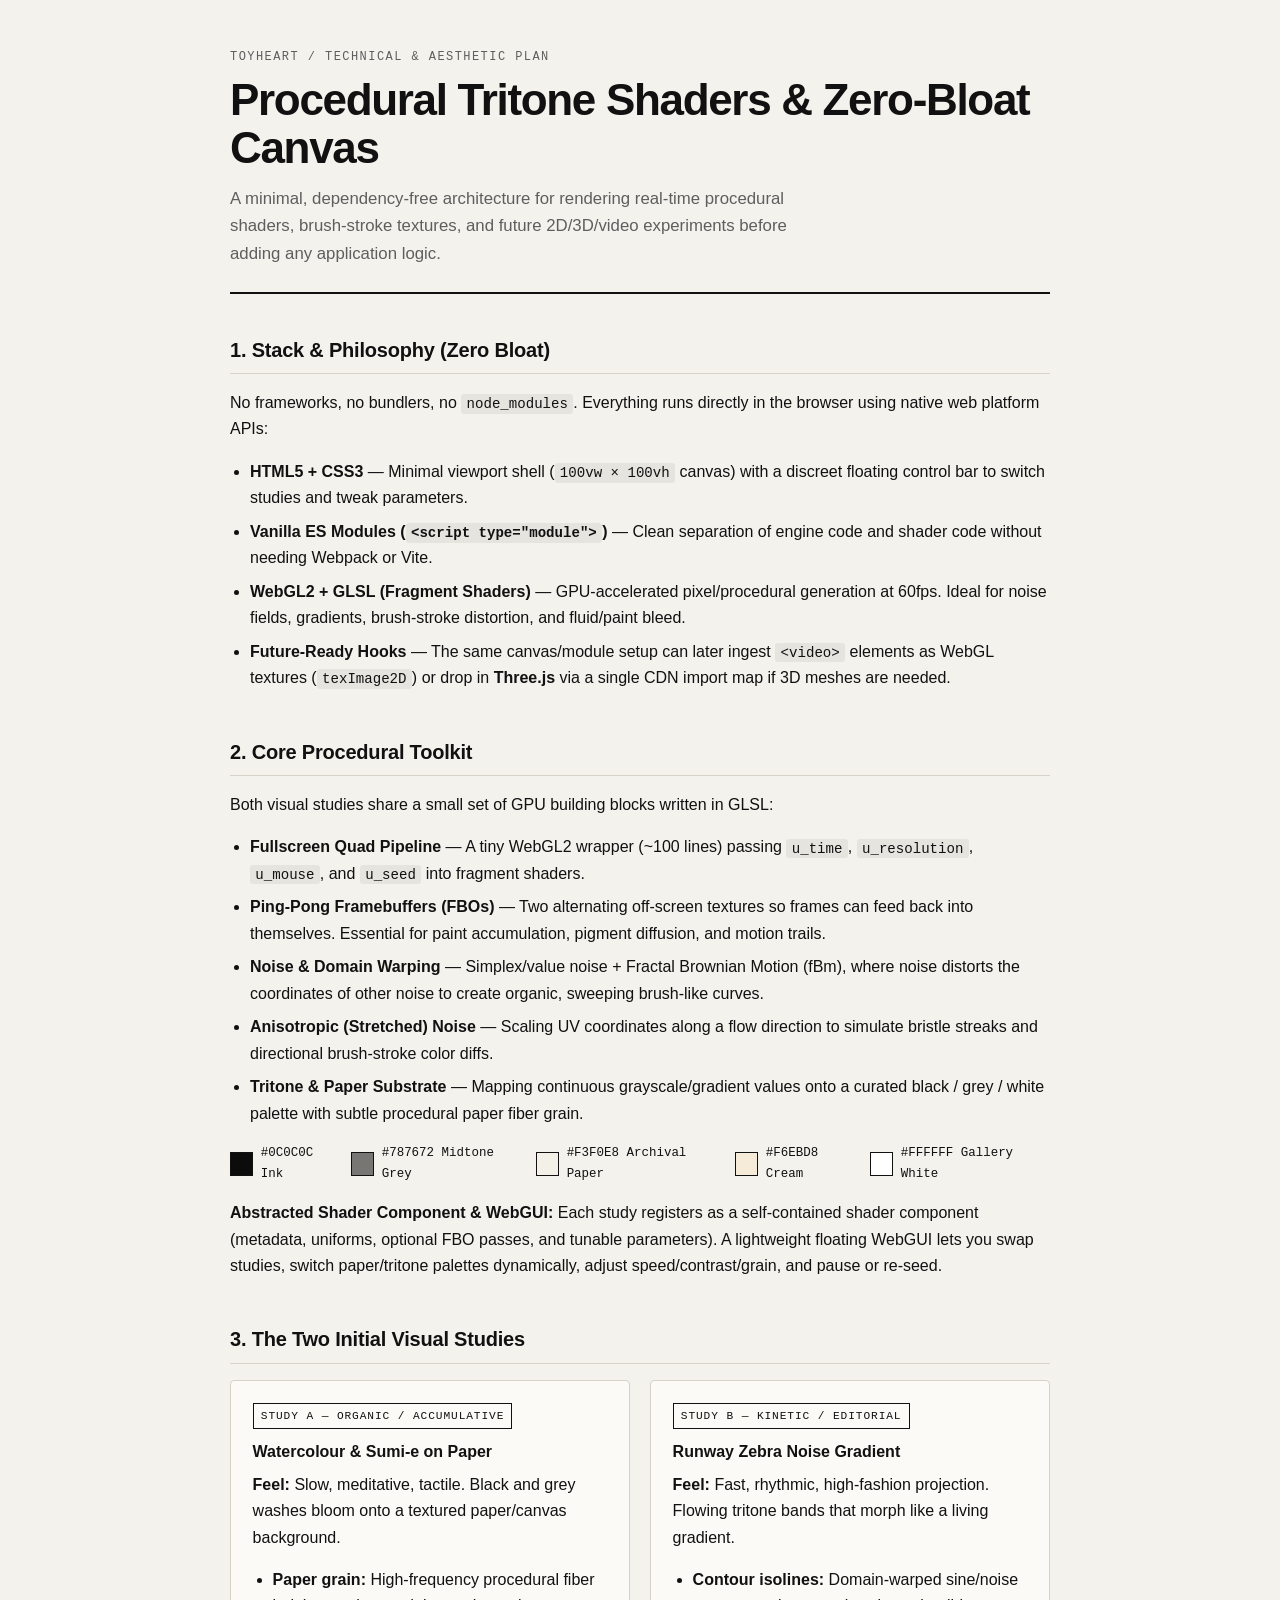
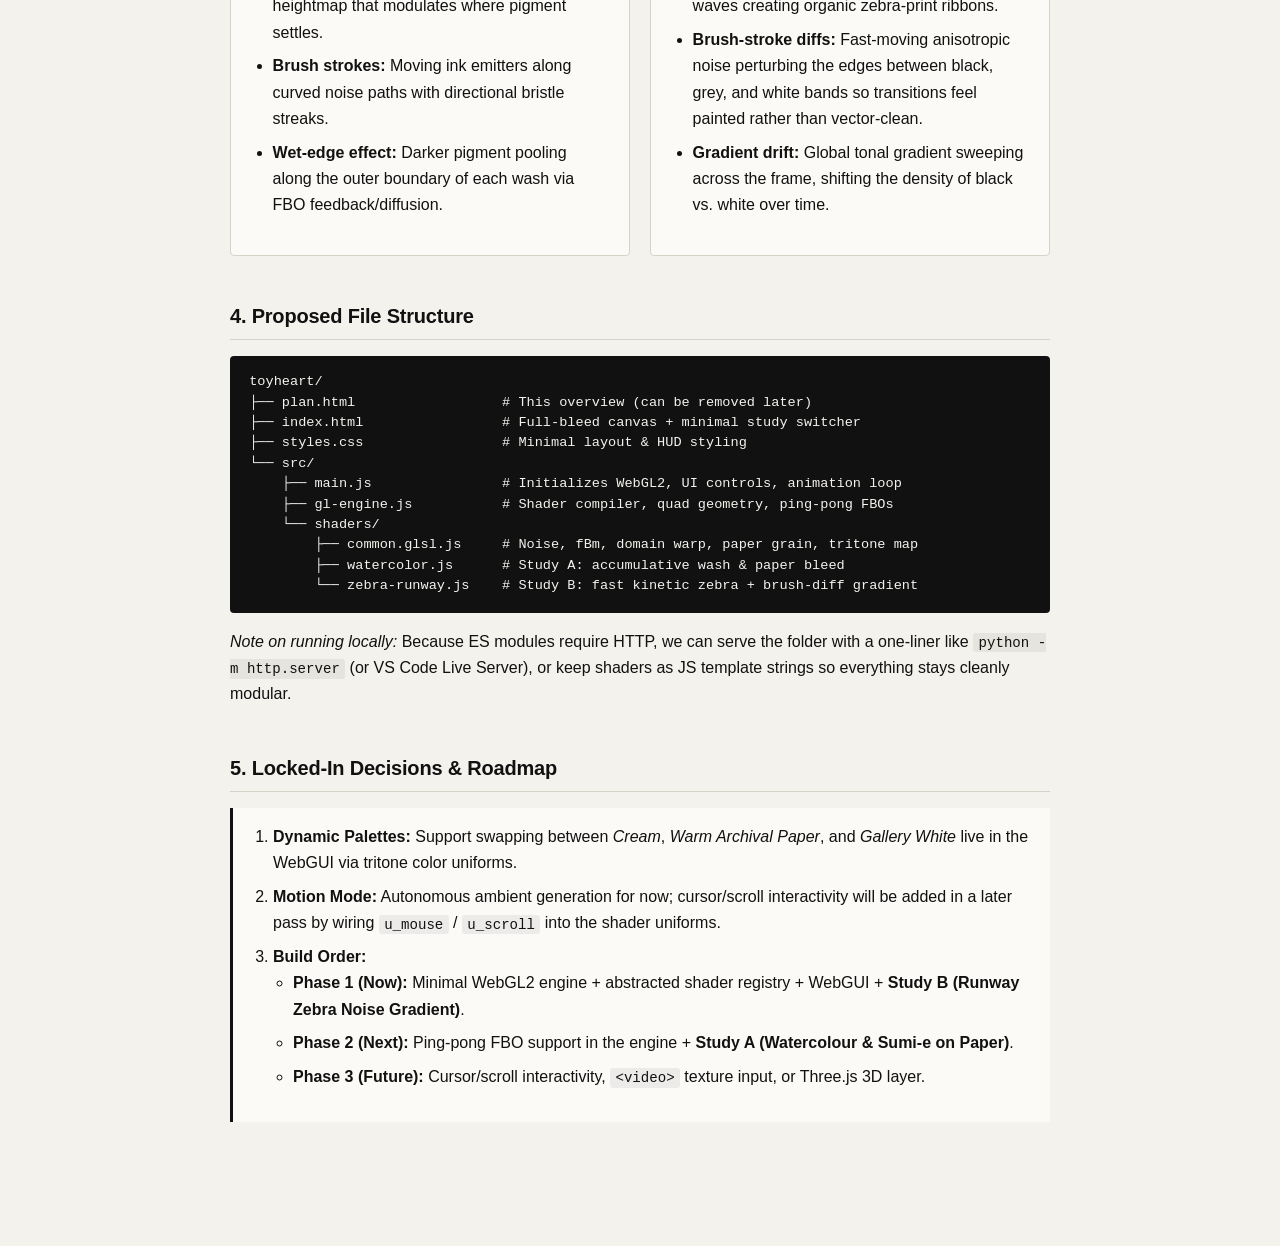
==== plan.html @ d1862dfd "toyheartlab init commit" ====
<!DOCTYPE html>
<html lang="en">
<head>
  <meta charset="UTF-8" />
  <meta name="viewport" content="width=device-width, initial-scale=1.0" />
  <title>Toyheart — Procedural Shader &amp; Visual Study Plan</title>
  <style>
    :root {
      --bg: #f4f2ed;
      --surface: #fbfaf7;
      --ink: #111111;
      --mid: #5e5e5e;
      --line: #d6d2c8;
      --accent: #000000;
    }

    * {
      box-sizing: border-box;
    }

    body {
      margin: 0;
      padding: 3rem 1.5rem 5rem;
      background: var(--bg);
      color: var(--ink);
      font-family: "Inter", -apple-system, BlinkMacSystemFont, "Segoe UI", Roboto, sans-serif;
      line-height: 1.65;
      -webkit-font-smoothing: antialiased;
    }

    main {
      max-width: 820px;
      margin: 0 auto;
    }

    header {
      border-bottom: 2px solid var(--ink);
      padding-bottom: 1.5rem;
      margin-bottom: 2.5rem;
    }

    .eyebrow {
      font-family: ui-monospace, SFMono-Regular, Menlo, Consolas, monospace;
      font-size: 0.75rem;
      letter-spacing: 0.12em;
      text-transform: uppercase;
      color: var(--mid);
      margin-bottom: 0.5rem;
    }

    h1 {
      font-size: clamp(2rem, 4vw, 2.75rem);
      line-height: 1.1;
      margin: 0 0 0.75rem;
      font-weight: 700;
      letter-spacing: -0.03em;
    }

    .lead {
      font-size: 1.05rem;
      color: var(--mid);
      margin: 0;
      max-width: 65ch;
    }

    section {
      margin-bottom: 2.75rem;
    }

    h2 {
      font-size: 1.25rem;
      letter-spacing: -0.01em;
      margin: 0 0 1rem;
      padding-bottom: 0.4rem;
      border-bottom: 1px solid var(--line);
    }

    h3 {
      font-size: 1rem;
      margin: 0 0 0.4rem;
    }

    p {
      margin: 0 0 1rem;
    }

    ul, ol {
      margin: 0 0 1rem;
      padding-left: 1.25rem;
    }

    li {
      margin-bottom: 0.45rem;
    }

    code {
      font-family: ui-monospace, SFMono-Regular, Menlo, Consolas, monospace;
      font-size: 0.88em;
      background: rgba(0, 0, 0, 0.06);
      padding: 0.12em 0.38em;
      border-radius: 3px;
    }

    pre {
      background: var(--ink);
      color: #f4f2ed;
      padding: 1rem 1.2rem;
      border-radius: 4px;
      overflow-x: auto;
      font-family: ui-monospace, SFMono-Regular, Menlo, Consolas, monospace;
      font-size: 0.85rem;
      line-height: 1.5;
      margin: 0 0 1rem;
    }

    .grid {
      display: grid;
      grid-template-columns: repeat(auto-fit, minmax(300px, 1fr));
      gap: 1.25rem;
    }

    .card {
      background: var(--surface);
      border: 1px solid var(--line);
      padding: 1.25rem 1.35rem;
      border-radius: 4px;
    }

    .tag {
      display: inline-block;
      font-family: ui-monospace, SFMono-Regular, Menlo, Consolas, monospace;
      font-size: 0.7rem;
      text-transform: uppercase;
      letter-spacing: 0.08em;
      border: 1px solid var(--ink);
      padding: 0.15rem 0.45rem;
      margin-bottom: 0.65rem;
    }

    .swatches {
      display: flex;
      gap: 0.75rem;
      margin: 0.75rem 0 1rem;
    }

    .swatch {
      display: flex;
      align-items: center;
      gap: 0.5rem;
      font-family: ui-monospace, SFMono-Regular, Menlo, Consolas, monospace;
      font-size: 0.78rem;
    }

    .swatch-box {
      width: 24px;
      height: 24px;
      border: 1px solid var(--ink);
    }

    .questions {
      background: var(--surface);
      border-left: 3px solid var(--ink);
      padding: 1rem 1.25rem;
    }
  </style>
</head>
<body>
  <main>
    <header>
      <div class="eyebrow">Toyheart / Technical &amp; Aesthetic Plan</div>
      <h1>Procedural Tritone Shaders &amp; Zero-Bloat Canvas</h1>
      <p class="lead">
        A minimal, dependency-free architecture for rendering real-time procedural shaders,
        brush-stroke textures, and future 2D/3D/video experiments before adding any application logic.
      </p>
    </header>

    <section>
      <h2>1. Stack &amp; Philosophy (Zero Bloat)</h2>
      <p>
        No frameworks, no bundlers, no <code>node_modules</code>. Everything runs directly in the browser using native web platform APIs:
      </p>
      <ul>
        <li><strong>HTML5 + CSS3</strong> — Minimal viewport shell (<code>100vw × 100vh</code> canvas) with a discreet floating control bar to switch studies and tweak parameters.</li>
        <li><strong>Vanilla ES Modules (<code>&lt;script type="module"&gt;</code>)</strong> — Clean separation of engine code and shader code without needing Webpack or Vite.</li>
        <li><strong>WebGL2 + GLSL (Fragment Shaders)</strong> — GPU-accelerated pixel/procedural generation at 60fps. Ideal for noise fields, gradients, brush-stroke distortion, and fluid/paint bleed.</li>
        <li><strong>Future-Ready Hooks</strong> — The same canvas/module setup can later ingest <code>&lt;video&gt;</code> elements as WebGL textures (<code>texImage2D</code>) or drop in <strong>Three.js</strong> via a single CDN import map if 3D meshes are needed.</li>
      </ul>
    </section>

    <section>
      <h2>2. Core Procedural Toolkit</h2>
      <p>Both visual studies share a small set of GPU building blocks written in GLSL:</p>
      <ul>
        <li><strong>Fullscreen Quad Pipeline</strong> — A tiny WebGL2 wrapper (~100 lines) passing <code>u_time</code>, <code>u_resolution</code>, <code>u_mouse</code>, and <code>u_seed</code> into fragment shaders.</li>
        <li><strong>Ping-Pong Framebuffers (FBOs)</strong> — Two alternating off-screen textures so frames can feed back into themselves. Essential for paint accumulation, pigment diffusion, and motion trails.</li>
        <li><strong>Noise &amp; Domain Warping</strong> — Simplex/value noise + Fractal Brownian Motion (fBm), where noise distorts the coordinates of other noise to create organic, sweeping brush-like curves.</li>
        <li><strong>Anisotropic (Stretched) Noise</strong> — Scaling UV coordinates along a flow direction to simulate bristle streaks and directional brush-stroke color diffs.</li>
        <li><strong>Tritone &amp; Paper Substrate</strong> — Mapping continuous grayscale/gradient values onto a curated black / grey / white palette with subtle procedural paper fiber grain.</li>
      </ul>
      <div class="swatches">
        <div class="swatch"><span class="swatch-box" style="background:#0c0c0c"></span>#0C0C0C Ink</div>
        <div class="swatch"><span class="swatch-box" style="background:#787672"></span>#787672 Midtone Grey</div>
        <div class="swatch"><span class="swatch-box" style="background:#f3f0e8"></span>#F3F0E8 Archival Paper</div>
        <div class="swatch"><span class="swatch-box" style="background:#f6ebd8"></span>#F6EBD8 Cream</div>
        <div class="swatch"><span class="swatch-box" style="background:#ffffff"></span>#FFFFFF Gallery White</div>
      </div>
      <p>
        <strong>Abstracted Shader Component &amp; WebGUI:</strong> Each study registers as a self-contained shader component (metadata, uniforms, optional FBO passes, and tunable parameters). A lightweight floating WebGUI lets you swap studies, switch paper/tritone palettes dynamically, adjust speed/contrast/grain, and pause or re-seed.
      </p>
    </section>

    <section>
      <h2>3. The Two Initial Visual Studies</h2>
      <div class="grid">
        <article class="card">
          <span class="tag">Study A — Organic / Accumulative</span>
          <h3>Watercolour &amp; Sumi-e on Paper</h3>
          <p>
            <strong>Feel:</strong> Slow, meditative, tactile. Black and grey washes bloom onto a textured paper/canvas background.
          </p>
          <ul>
            <li><strong>Paper grain:</strong> High-frequency procedural fiber heightmap that modulates where pigment settles.</li>
            <li><strong>Brush strokes:</strong> Moving ink emitters along curved noise paths with directional bristle streaks.</li>
            <li><strong>Wet-edge effect:</strong> Darker pigment pooling along the outer boundary of each wash via FBO feedback/diffusion.</li>
          </ul>
        </article>

        <article class="card">
          <span class="tag">Study B — Kinetic / Editorial</span>
          <h3>Runway Zebra Noise Gradient</h3>
          <p>
            <strong>Feel:</strong> Fast, rhythmic, high-fashion projection. Flowing tritone bands that morph like a living gradient.
          </p>
          <ul>
            <li><strong>Contour isolines:</strong> Domain-warped sine/noise waves creating organic zebra-print ribbons.</li>
            <li><strong>Brush-stroke diffs:</strong> Fast-moving anisotropic noise perturbing the edges between black, grey, and white bands so transitions feel painted rather than vector-clean.</li>
            <li><strong>Gradient drift:</strong> Global tonal gradient sweeping across the frame, shifting the density of black vs. white over time.</li>
          </ul>
        </article>
      </div>
    </section>

    <section>
      <h2>4. Proposed File Structure</h2>
      <pre>toyheart/
├── plan.html                  # This overview (can be removed later)
├── index.html                 # Full-bleed canvas + minimal study switcher
├── styles.css                 # Minimal layout &amp; HUD styling
└── src/
    ├── main.js                # Initializes WebGL2, UI controls, animation loop
    ├── gl-engine.js           # Shader compiler, quad geometry, ping-pong FBOs
    └── shaders/
        ├── common.glsl.js     # Noise, fBm, domain warp, paper grain, tritone map
        ├── watercolor.js      # Study A: accumulative wash &amp; paper bleed
        └── zebra-runway.js    # Study B: fast kinetic zebra + brush-diff gradient</pre>
      <p>
        <em>Note on running locally:</em> Because ES modules require HTTP, we can serve the folder with a one-liner like <code>python -m http.server</code> (or VS Code Live Server), or keep shaders as JS template strings so everything stays cleanly modular.
      </p>
    </section>

    <section>
      <h2>5. Locked-In Decisions &amp; Roadmap</h2>
      <div class="questions">
        <ol>
          <li><strong>Dynamic Palettes:</strong> Support swapping between <em>Cream</em>, <em>Warm Archival Paper</em>, and <em>Gallery White</em> live in the WebGUI via tritone color uniforms.</li>
          <li><strong>Motion Mode:</strong> Autonomous ambient generation for now; cursor/scroll interactivity will be added in a later pass by wiring <code>u_mouse</code> / <code>u_scroll</code> into the shader uniforms.</li>
          <li><strong>Build Order:</strong>
            <ul>
              <li><strong>Phase 1 (Now):</strong> Minimal WebGL2 engine + abstracted shader registry + WebGUI + <strong>Study B (Runway Zebra Noise Gradient)</strong>.</li>
              <li><strong>Phase 2 (Next):</strong> Ping-pong FBO support in the engine + <strong>Study A (Watercolour &amp; Sumi-e on Paper)</strong>.</li>
              <li><strong>Phase 3 (Future):</strong> Cursor/scroll interactivity, <code>&lt;video&gt;</code> texture input, or Three.js 3D layer.</li>
            </ul>
          </li>
        </ol>
      </div>
    </section>
  </main>
</body>
</html>
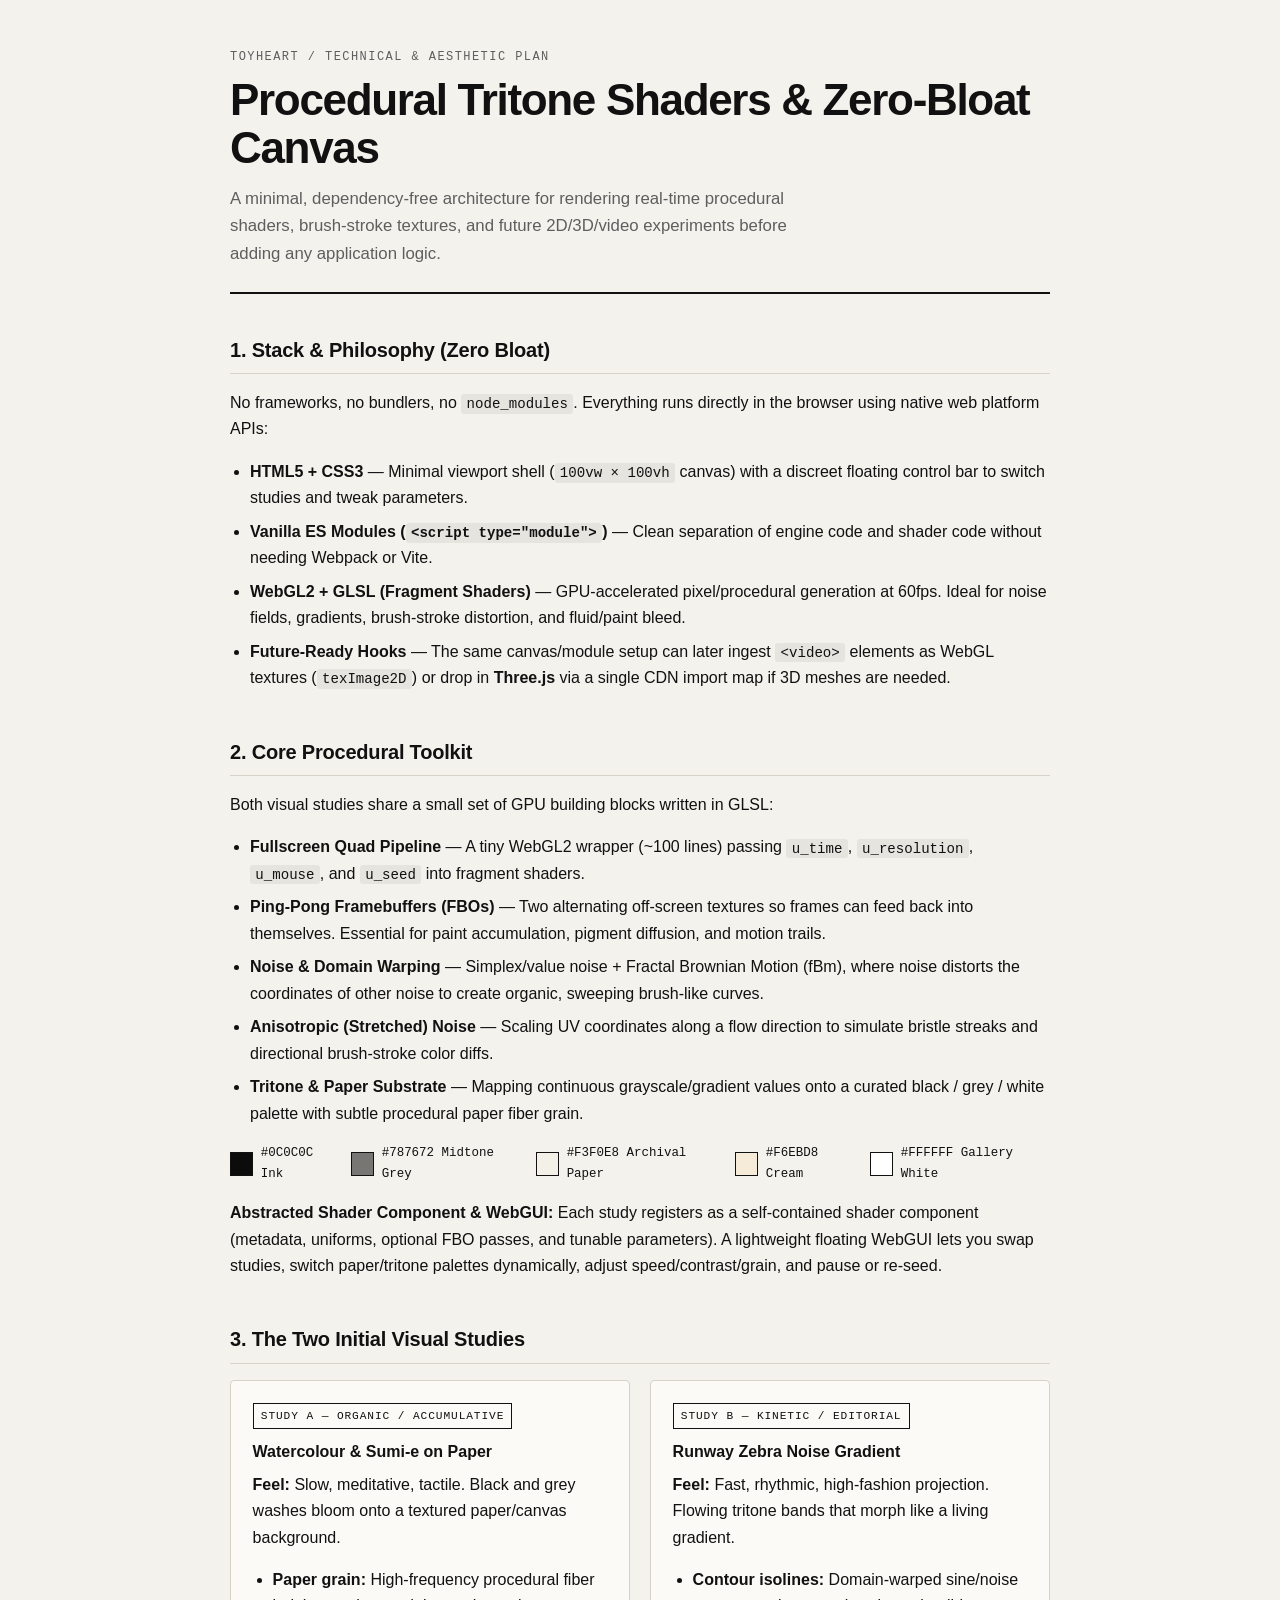
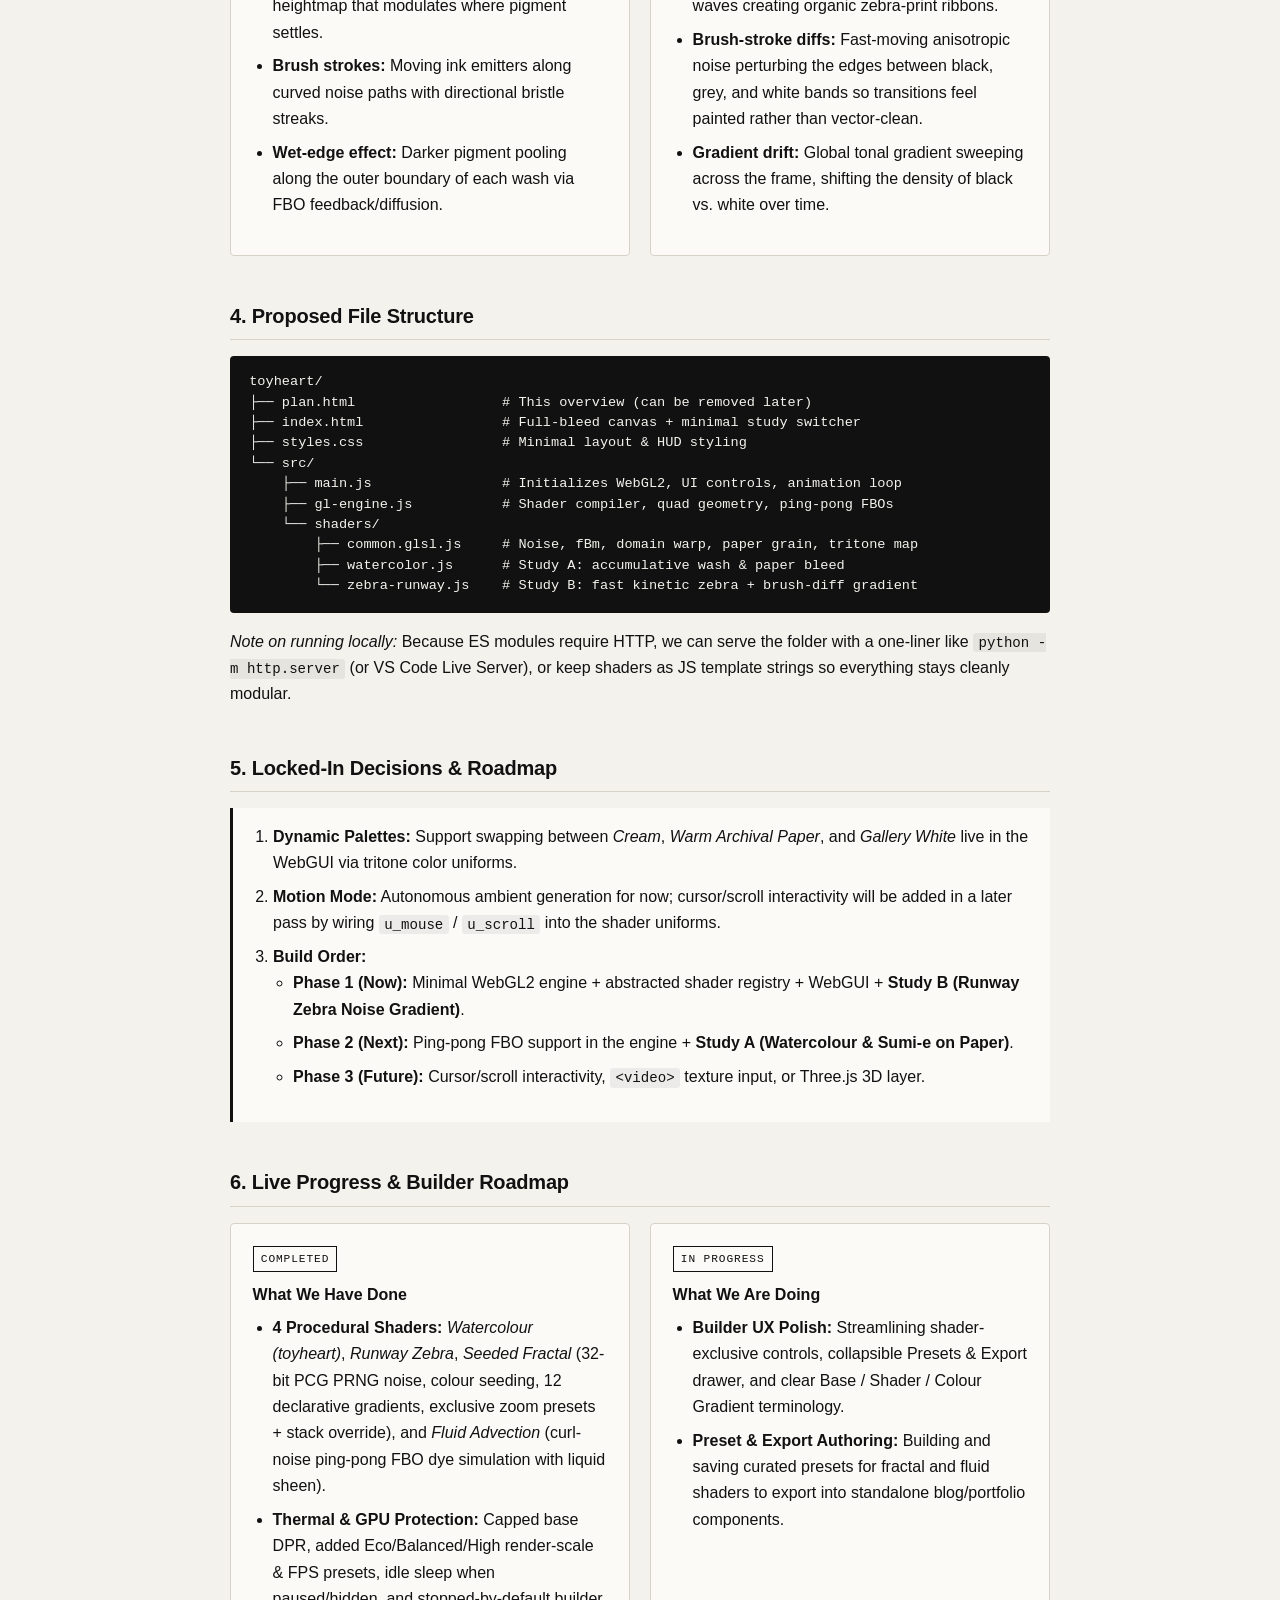
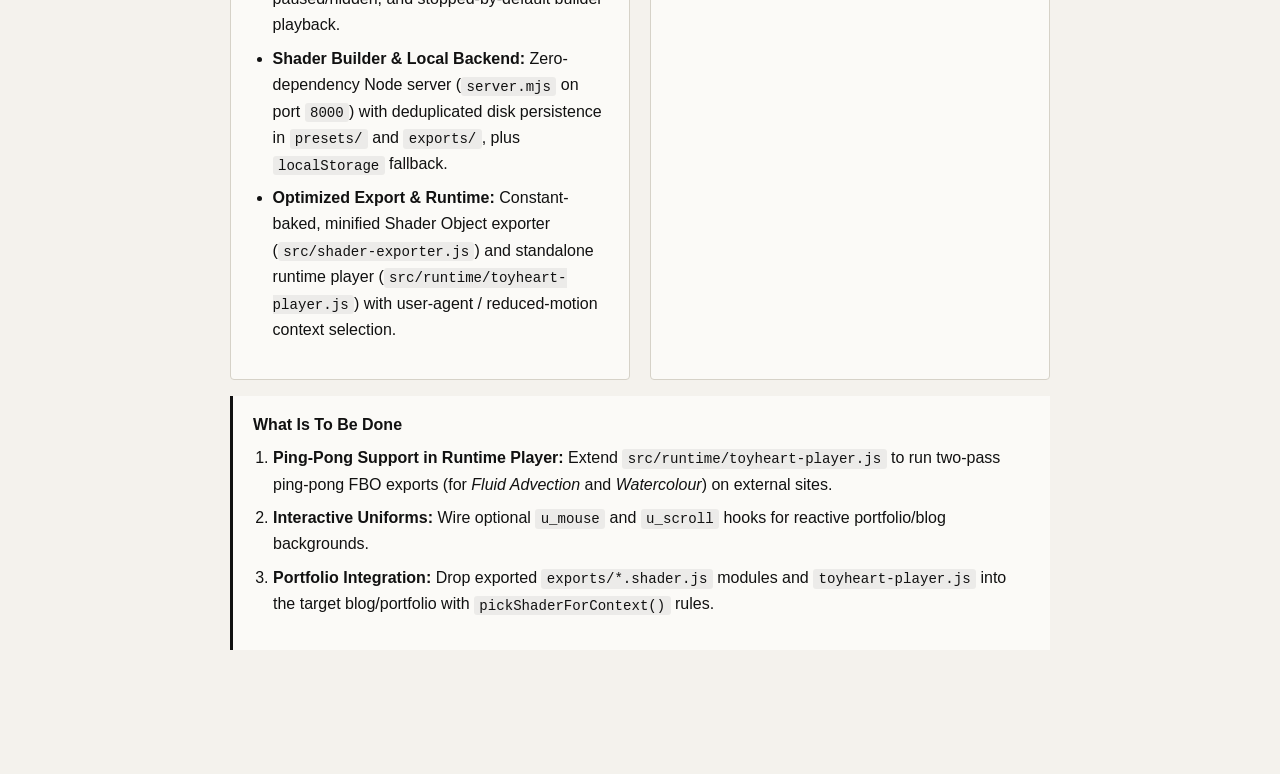
==== commit fcffd67c: "plan.html: append live progress, current work, and next steps Document completed shaders, thermal pr" ====
--- a/plan.html
+++ b/plan.html
@@ -275,6 +275,39 @@
         </ol>
       </div>
     </section>
+    <section>
+      <h2>6. Live Progress &amp; Builder Roadmap</h2>
+      <div class="grid">
+        <article class="card">
+          <span class="tag">Completed</span>
+          <h3>What We Have Done</h3>
+          <ul>
+            <li><strong>4 Procedural Shaders:</strong> <em>Watercolour (toyheart)</em>, <em>Runway Zebra</em>, <em>Seeded Fractal</em> (32-bit PCG PRNG noise, colour seeding, 12 declarative gradients, exclusive zoom presets + stack override), and <em>Fluid Advection</em> (curl-noise ping-pong FBO dye simulation with liquid sheen).</li>
+            <li><strong>Thermal &amp; GPU Protection:</strong> Capped base DPR, added Eco/Balanced/High render-scale &amp; FPS presets, idle sleep when paused/hidden, and stopped-by-default builder playback.</li>
+            <li><strong>Shader Builder &amp; Local Backend:</strong> Zero-dependency Node server (<code>server.mjs</code> on port <code>8000</code>) with deduplicated disk persistence in <code>presets/</code> and <code>exports/</code>, plus <code>localStorage</code> fallback.</li>
+            <li><strong>Optimized Export &amp; Runtime:</strong> Constant-baked, minified Shader Object exporter (<code>src/shader-exporter.js</code>) and standalone runtime player (<code>src/runtime/toyheart-player.js</code>) with user-agent / reduced-motion context selection.</li>
+          </ul>
+        </article>
+
+        <article class="card">
+          <span class="tag">In Progress</span>
+          <h3>What We Are Doing</h3>
+          <ul>
+            <li><strong>Builder UX Polish:</strong> Streamlining shader-exclusive controls, collapsible Presets &amp; Export drawer, and clear Base / Shader / Colour Gradient terminology.</li>
+            <li><strong>Preset &amp; Export Authoring:</strong> Building and saving curated presets for fractal and fluid shaders to export into standalone blog/portfolio components.</li>
+          </ul>
+        </article>
+      </div>
+
+      <div class="questions" style="margin-top: 1rem;">
+        <h3>What Is To Be Done</h3>
+        <ol>
+          <li><strong>Ping-Pong Support in Runtime Player:</strong> Extend <code>src/runtime/toyheart-player.js</code> to run two-pass ping-pong FBO exports (for <em>Fluid Advection</em> and <em>Watercolour</em>) on external sites.</li>
+          <li><strong>Interactive Uniforms:</strong> Wire optional <code>u_mouse</code> and <code>u_scroll</code> hooks for reactive portfolio/blog backgrounds.</li>
+          <li><strong>Portfolio Integration:</strong> Drop exported <code>exports/*.shader.js</code> modules and <code>toyheart-player.js</code> into the target blog/portfolio with <code>pickShaderForContext()</code> rules.</li>
+        </ol>
+      </div>
+    </section>
   </main>
 </body>
 </html>
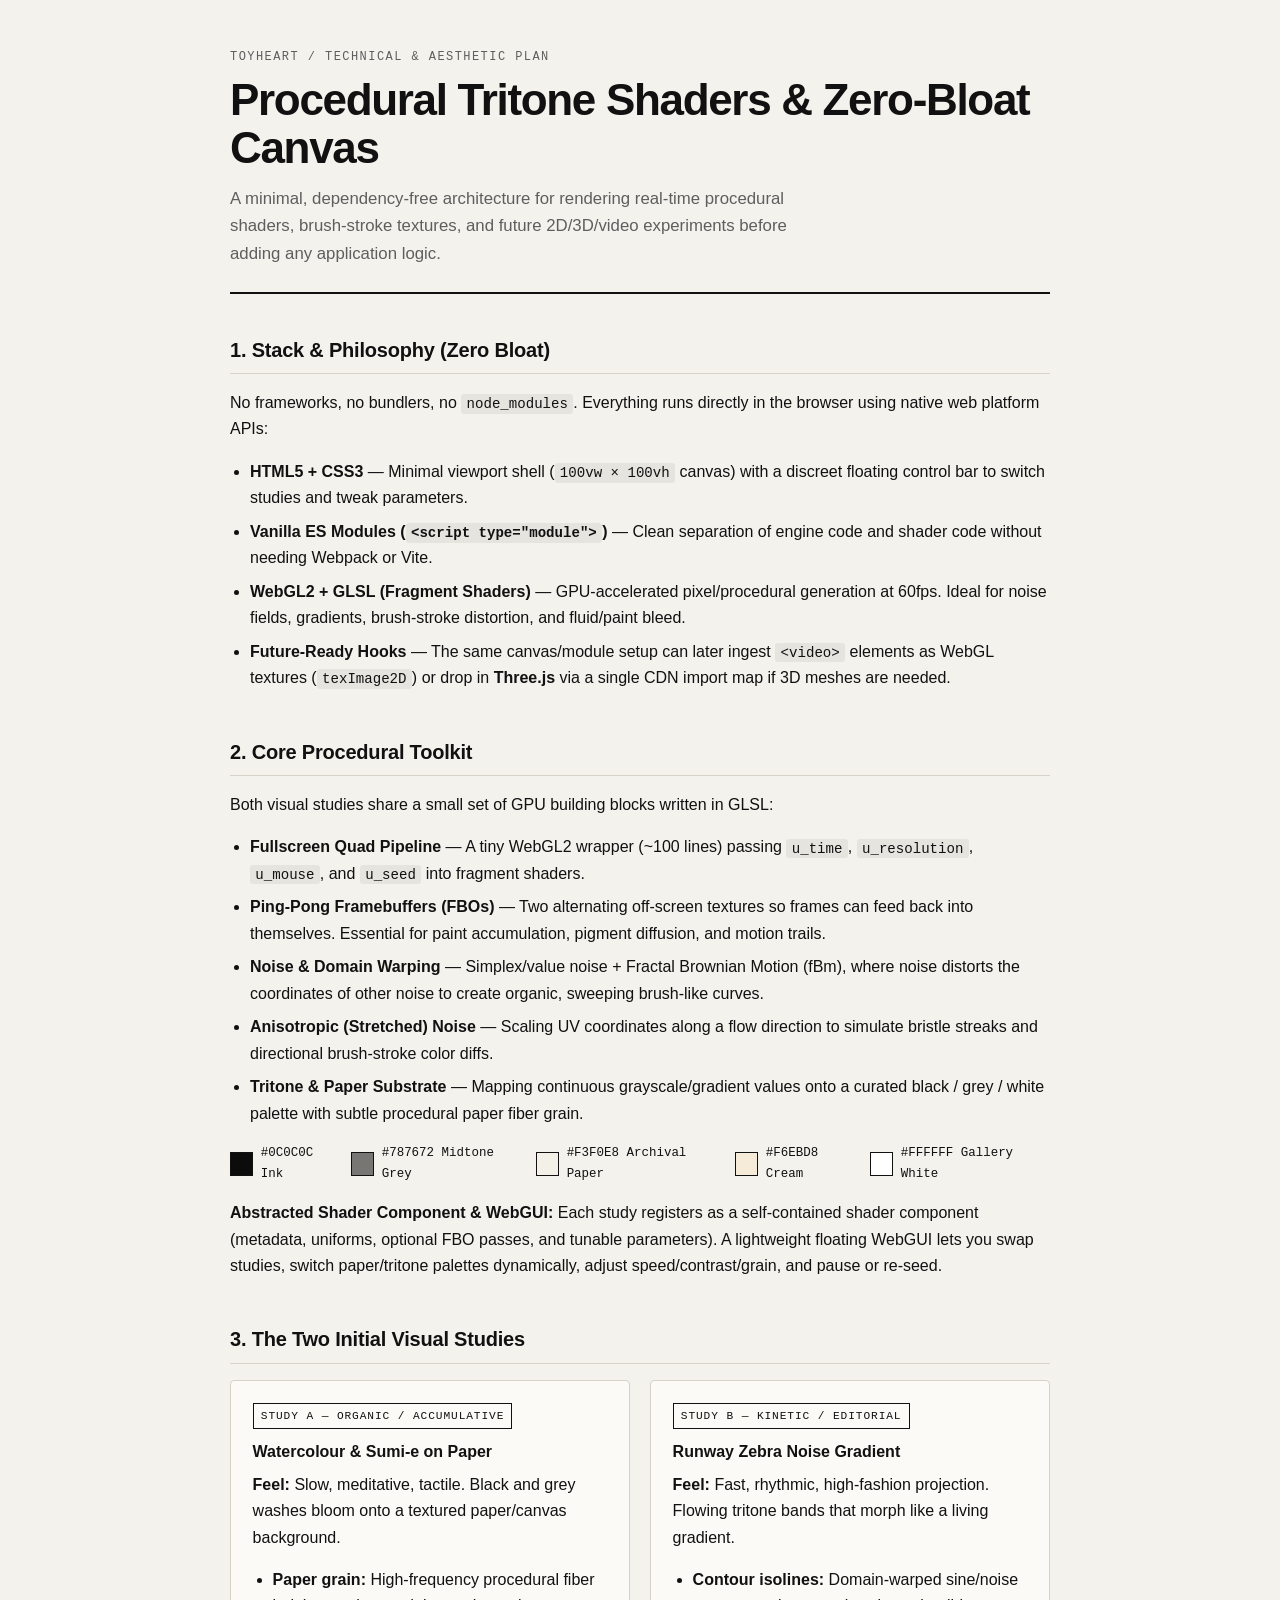
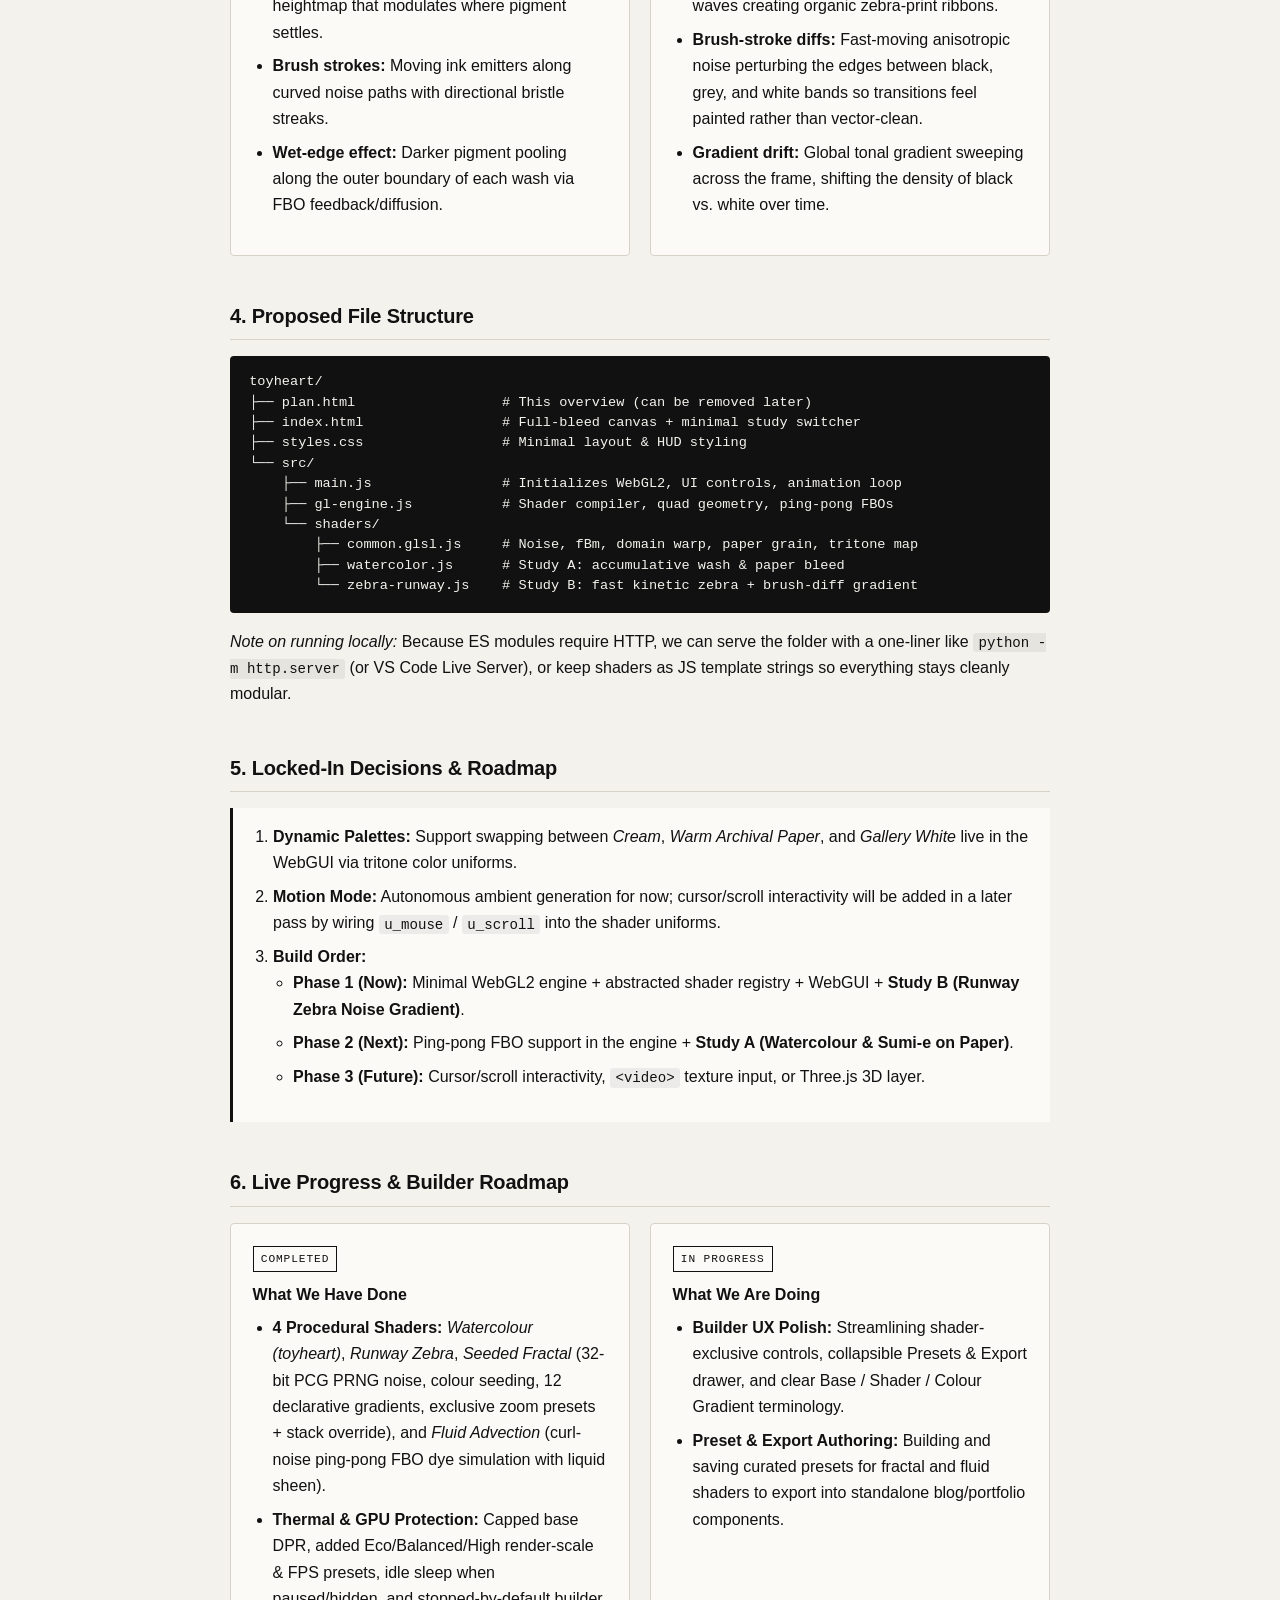
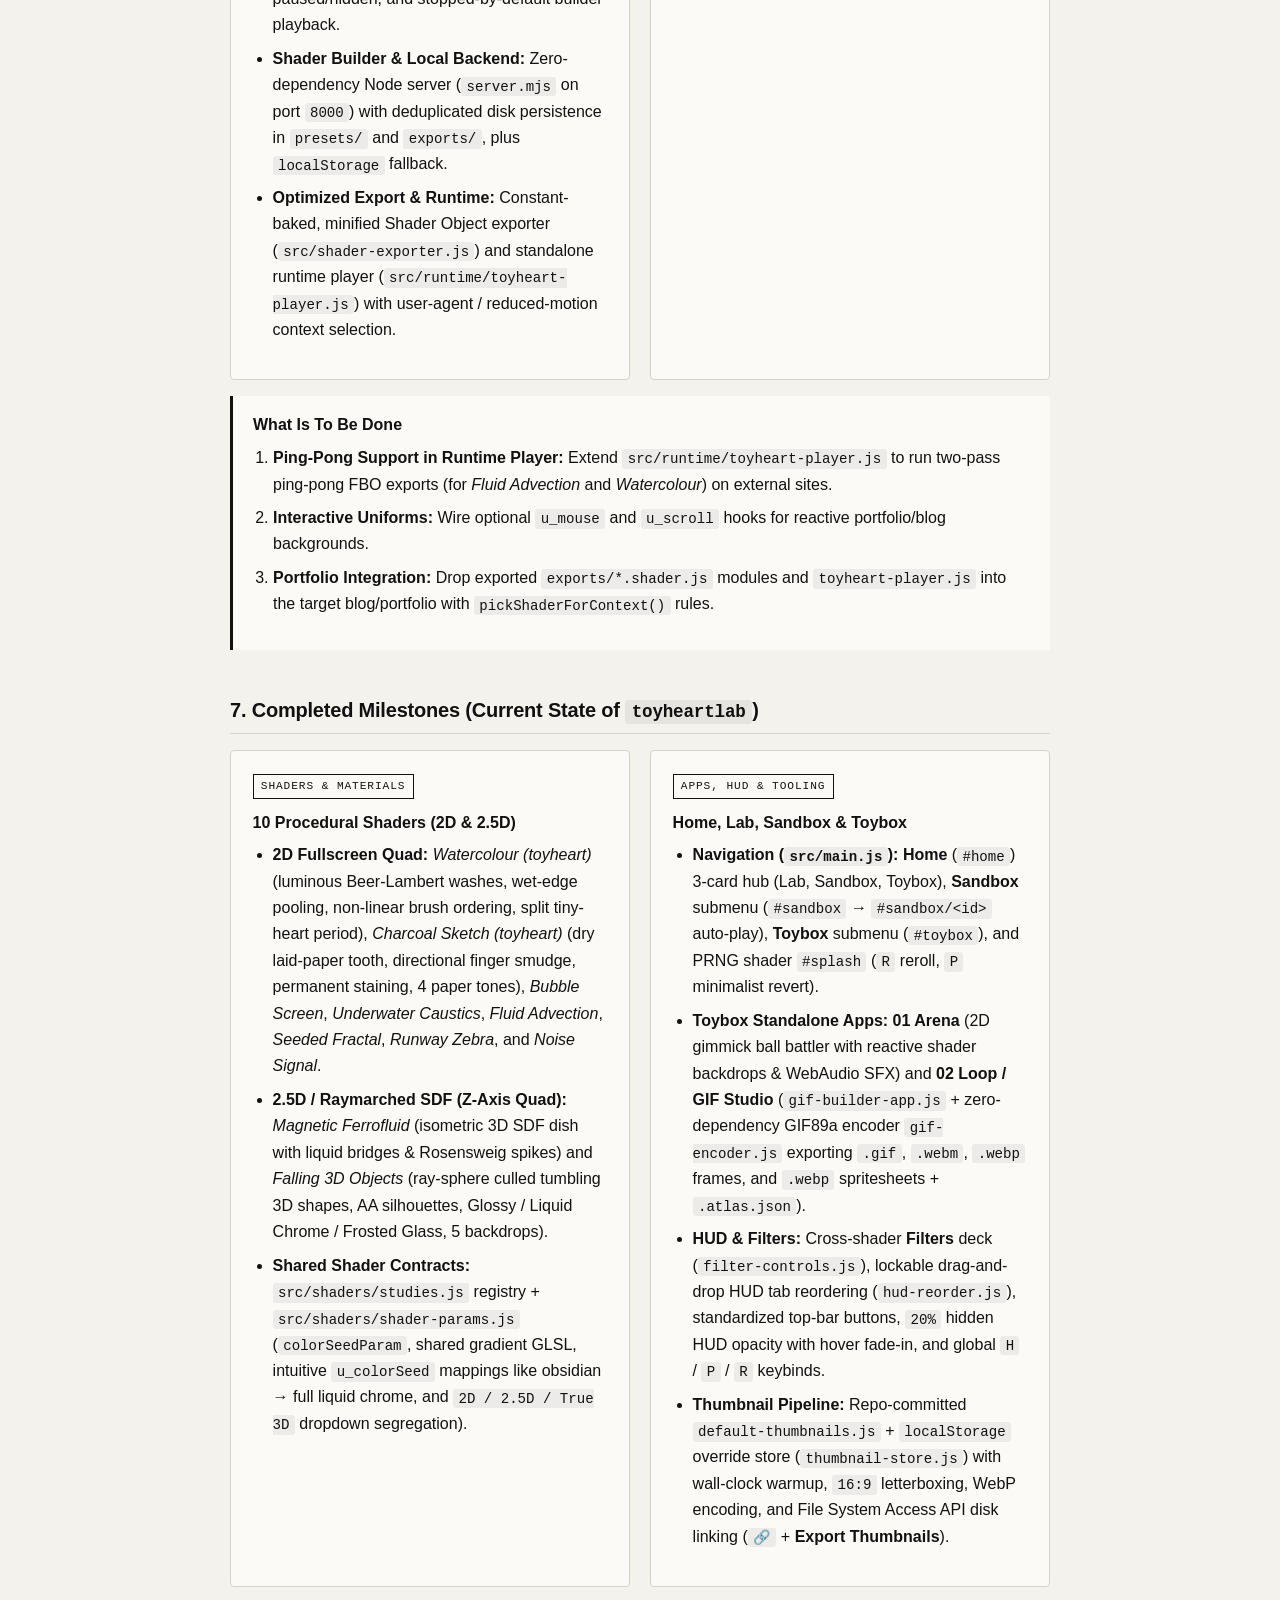
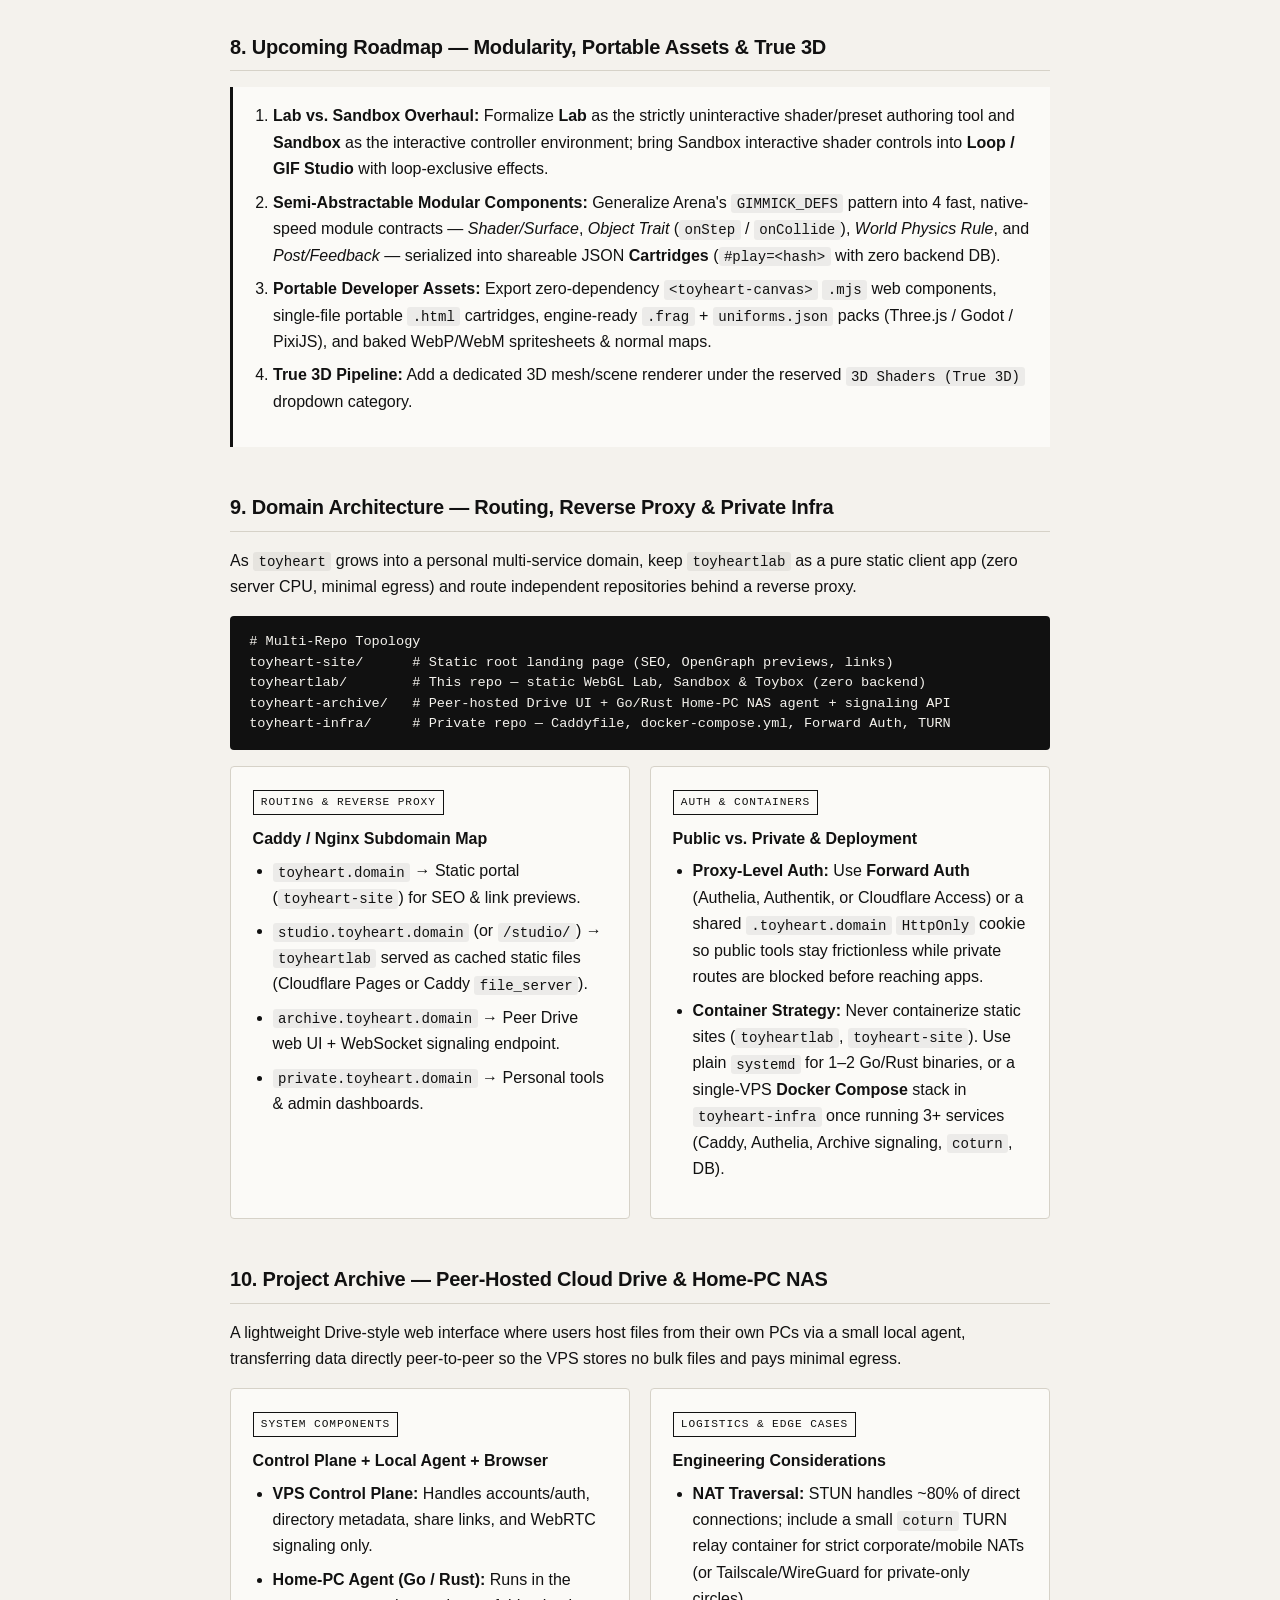
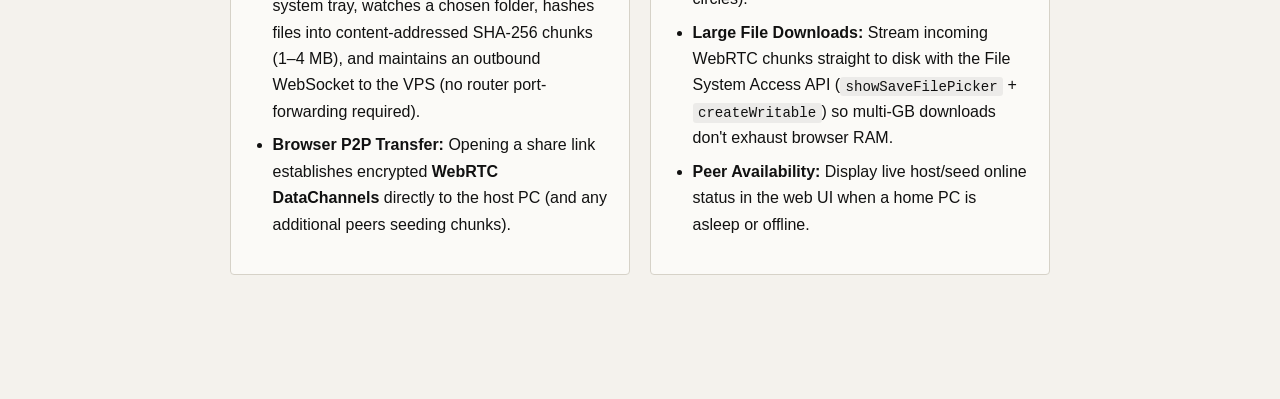
==== commit 8e060fbc: "append plan doc" ====
--- a/plan.html
+++ b/plan.html
@@ -308,6 +308,107 @@
         </ol>
       </div>
     </section>
+
+    <section>
+      <h2>7. Completed Milestones (Current State of <code>toyheartlab</code>)</h2>
+      <div class="grid">
+        <article class="card">
+          <span class="tag">Shaders &amp; Materials</span>
+          <h3>10 Procedural Shaders (2D &amp; 2.5D)</h3>
+          <ul>
+            <li><strong>2D Fullscreen Quad:</strong> <em>Watercolour (toyheart)</em> (luminous Beer-Lambert washes, wet-edge pooling, non-linear brush ordering, split tiny-heart period), <em>Charcoal Sketch (toyheart)</em> (dry laid-paper tooth, directional finger smudge, permanent staining, 4 paper tones), <em>Bubble Screen</em>, <em>Underwater Caustics</em>, <em>Fluid Advection</em>, <em>Seeded Fractal</em>, <em>Runway Zebra</em>, and <em>Noise Signal</em>.</li>
+            <li><strong>2.5D / Raymarched SDF (Z-Axis Quad):</strong> <em>Magnetic Ferrofluid</em> (isometric 3D SDF dish with liquid bridges &amp; Rosensweig spikes) and <em>Falling 3D Objects</em> (ray-sphere culled tumbling 3D shapes, AA silhouettes, Glossy / Liquid Chrome / Frosted Glass, 5 backdrops).</li>
+            <li><strong>Shared Shader Contracts:</strong> <code>src/shaders/studies.js</code> registry + <code>src/shaders/shader-params.js</code> (<code>colorSeedParam</code>, shared gradient GLSL, intuitive <code>u_colorSeed</code> mappings like obsidian → full liquid chrome, and <code>2D / 2.5D / True 3D</code> dropdown segregation).</li>
+          </ul>
+        </article>
+
+        <article class="card">
+          <span class="tag">Apps, HUD &amp; Tooling</span>
+          <h3>Home, Lab, Sandbox &amp; Toybox</h3>
+          <ul>
+            <li><strong>Navigation (<code>src/main.js</code>):</strong> <strong>Home</strong> (<code>#home</code>) 3-card hub (Lab, Sandbox, Toybox), <strong>Sandbox</strong> submenu (<code>#sandbox</code> → <code>#sandbox/&lt;id&gt;</code> auto-play), <strong>Toybox</strong> submenu (<code>#toybox</code>), and PRNG shader <code>#splash</code> (<code>R</code> reroll, <code>P</code> minimalist revert).</li>
+            <li><strong>Toybox Standalone Apps:</strong> <strong>01 Arena</strong> (2D gimmick ball battler with reactive shader backdrops &amp; WebAudio SFX) and <strong>02 Loop / GIF Studio</strong> (<code>gif-builder-app.js</code> + zero-dependency GIF89a encoder <code>gif-encoder.js</code> exporting <code>.gif</code>, <code>.webm</code>, <code>.webp</code> frames, and <code>.webp</code> spritesheets + <code>.atlas.json</code>).</li>
+            <li><strong>HUD &amp; Filters:</strong> Cross-shader <strong>Filters</strong> deck (<code>filter-controls.js</code>), lockable drag-and-drop HUD tab reordering (<code>hud-reorder.js</code>), standardized top-bar buttons, <code>20%</code> hidden HUD opacity with hover fade-in, and global <code>H</code> / <code>P</code> / <code>R</code> keybinds.</li>
+            <li><strong>Thumbnail Pipeline:</strong> Repo-committed <code>default-thumbnails.js</code> + <code>localStorage</code> override store (<code>thumbnail-store.js</code>) with wall-clock warmup, <code>16:9</code> letterboxing, WebP encoding, and File System Access API disk linking (<code>🔗</code> + <strong>Export Thumbnails</strong>).</li>
+          </ul>
+        </article>
+      </div>
+    </section>
+
+    <section>
+      <h2>8. Upcoming Roadmap — Modularity, Portable Assets &amp; True 3D</h2>
+      <div class="questions">
+        <ol>
+          <li><strong>Lab vs. Sandbox Overhaul:</strong> Formalize <strong>Lab</strong> as the strictly uninteractive shader/preset authoring tool and <strong>Sandbox</strong> as the interactive controller environment; bring Sandbox interactive shader controls into <strong>Loop / GIF Studio</strong> with loop-exclusive effects.</li>
+          <li><strong>Semi-Abstractable Modular Components:</strong> Generalize Arena's <code>GIMMICK_DEFS</code> pattern into 4 fast, native-speed module contracts — <em>Shader/Surface</em>, <em>Object Trait</em> (<code>onStep</code> / <code>onCollide</code>), <em>World Physics Rule</em>, and <em>Post/Feedback</em> — serialized into shareable JSON <strong>Cartridges</strong> (<code>#play=&lt;hash&gt;</code> with zero backend DB).</li>
+          <li><strong>Portable Developer Assets:</strong> Export zero-dependency <code>&lt;toyheart-canvas&gt;</code> <code>.mjs</code> web components, single-file portable <code>.html</code> cartridges, engine-ready <code>.frag</code> + <code>uniforms.json</code> packs (Three.js / Godot / PixiJS), and baked WebP/WebM spritesheets &amp; normal maps.</li>
+          <li><strong>True 3D Pipeline:</strong> Add a dedicated 3D mesh/scene renderer under the reserved <code>3D Shaders (True 3D)</code> dropdown category.</li>
+        </ol>
+      </div>
+    </section>
+
+    <section>
+      <h2>9. Domain Architecture — Routing, Reverse Proxy &amp; Private Infra</h2>
+      <p>
+        As <code>toyheart</code> grows into a personal multi-service domain, keep <code>toyheartlab</code> as a pure static client app (zero server CPU, minimal egress) and route independent repositories behind a reverse proxy.
+      </p>
+
+      <pre># Multi-Repo Topology
+toyheart-site/      # Static root landing page (SEO, OpenGraph previews, links)
+toyheartlab/        # This repo — static WebGL Lab, Sandbox &amp; Toybox (zero backend)
+toyheart-archive/   # Peer-hosted Drive UI + Go/Rust Home-PC NAS agent + signaling API
+toyheart-infra/     # Private repo — Caddyfile, docker-compose.yml, Forward Auth, TURN</pre>
+
+      <div class="grid">
+        <article class="card">
+          <span class="tag">Routing &amp; Reverse Proxy</span>
+          <h3>Caddy / Nginx Subdomain Map</h3>
+          <ul>
+            <li><code>toyheart.domain</code> → Static portal (<code>toyheart-site</code>) for SEO &amp; link previews.</li>
+            <li><code>studio.toyheart.domain</code> (or <code>/studio/</code>) → <code>toyheartlab</code> served as cached static files (Cloudflare Pages or Caddy <code>file_server</code>).</li>
+            <li><code>archive.toyheart.domain</code> → Peer Drive web UI + WebSocket signaling endpoint.</li>
+            <li><code>private.toyheart.domain</code> → Personal tools &amp; admin dashboards.</li>
+          </ul>
+        </article>
+
+        <article class="card">
+          <span class="tag">Auth &amp; Containers</span>
+          <h3>Public vs. Private &amp; Deployment</h3>
+          <ul>
+            <li><strong>Proxy-Level Auth:</strong> Use <strong>Forward Auth</strong> (Authelia, Authentik, or Cloudflare Access) or a shared <code>.toyheart.domain</code> <code>HttpOnly</code> cookie so public tools stay frictionless while private routes are blocked before reaching apps.</li>
+            <li><strong>Container Strategy:</strong> Never containerize static sites (<code>toyheartlab</code>, <code>toyheart-site</code>). Use plain <code>systemd</code> for 1–2 Go/Rust binaries, or a single-VPS <strong>Docker Compose</strong> stack in <code>toyheart-infra</code> once running 3+ services (Caddy, Authelia, Archive signaling, <code>coturn</code>, DB).</li>
+          </ul>
+        </article>
+      </div>
+    </section>
+
+    <section>
+      <h2>10. Project Archive — Peer-Hosted Cloud Drive &amp; Home-PC NAS</h2>
+      <p>
+        A lightweight Drive-style web interface where users host files from their own PCs via a small local agent, transferring data directly peer-to-peer so the VPS stores no bulk files and pays minimal egress.
+      </p>
+      <div class="grid">
+        <article class="card">
+          <span class="tag">System Components</span>
+          <h3>Control Plane + Local Agent + Browser</h3>
+          <ul>
+            <li><strong>VPS Control Plane:</strong> Handles accounts/auth, directory metadata, share links, and WebRTC signaling only.</li>
+            <li><strong>Home-PC Agent (Go / Rust):</strong> Runs in the system tray, watches a chosen folder, hashes files into content-addressed SHA-256 chunks (1–4 MB), and maintains an outbound WebSocket to the VPS (no router port-forwarding required).</li>
+            <li><strong>Browser P2P Transfer:</strong> Opening a share link establishes encrypted <strong>WebRTC DataChannels</strong> directly to the host PC (and any additional peers seeding chunks).</li>
+          </ul>
+        </article>
+
+        <article class="card">
+          <span class="tag">Logistics &amp; Edge Cases</span>
+          <h3>Engineering Considerations</h3>
+          <ul>
+            <li><strong>NAT Traversal:</strong> STUN handles ~80% of direct connections; include a small <code>coturn</code> TURN relay container for strict corporate/mobile NATs (or Tailscale/WireGuard for private-only circles).</li>
+            <li><strong>Large File Downloads:</strong> Stream incoming WebRTC chunks straight to disk with the File System Access API (<code>showSaveFilePicker</code> + <code>createWritable</code>) so multi-GB downloads don't exhaust browser RAM.</li>
+            <li><strong>Peer Availability:</strong> Display live host/seed online status in the web UI when a home PC is asleep or offline.</li>
+          </ul>
+        </article>
+      </div>
+    </section>
   </main>
 </body>
 </html>
